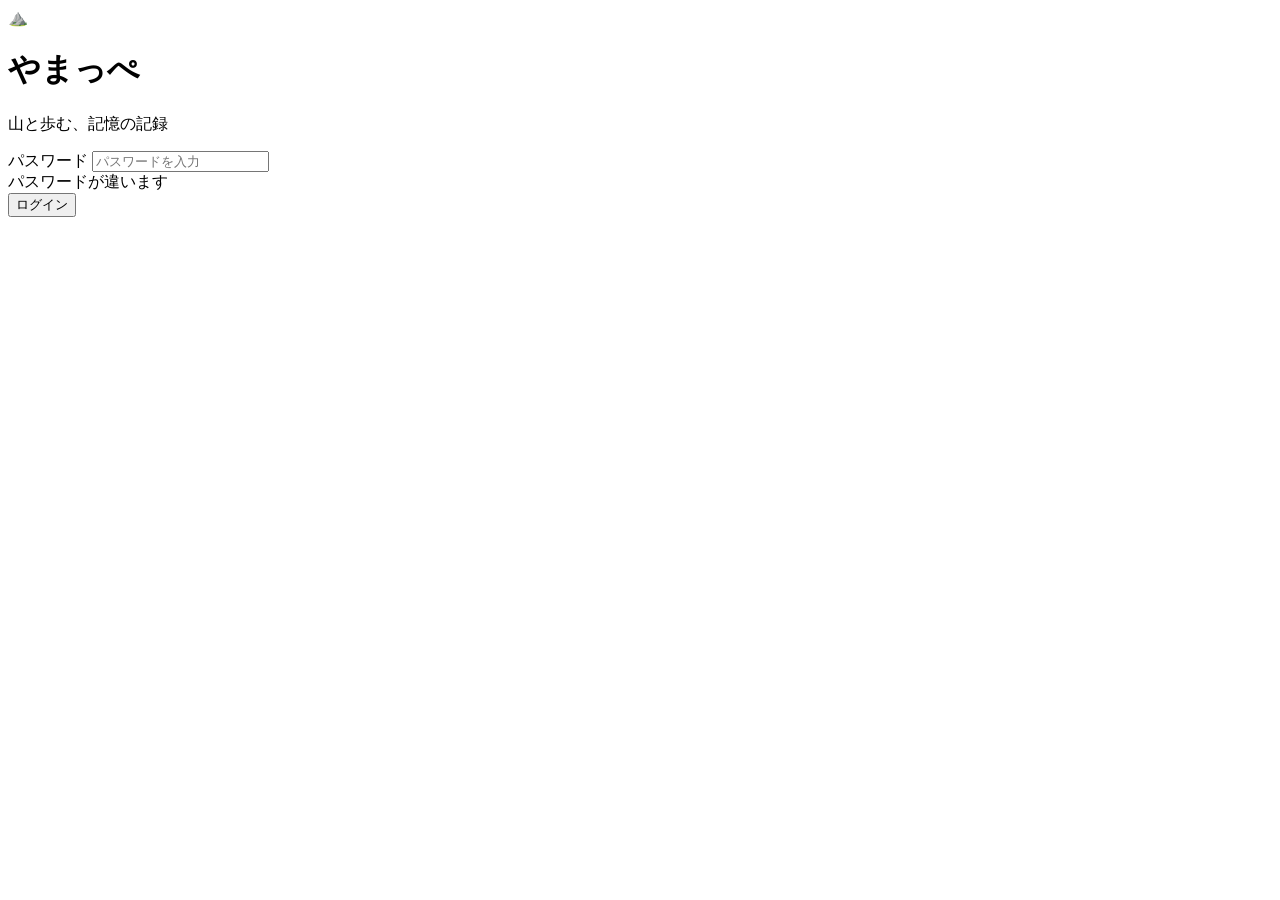
==== index.html @ 3a95600c "Add files via upload" ====
<!DOCTYPE html>
<html lang="ja">
<head>
  <meta charset="UTF-8">
  <meta name="viewport" content="width=device-width, initial-scale=1.0">
  <title>やまっぺ - ログイン</title>
  <link rel="stylesheet" href="css/style.css">
  <link href="https://fonts.googleapis.com/css2?family=Zen+Kurenaido&family=Noto+Serif+JP:wght@300;400;600&family=Shippori+Mincho:wght@400;600&display=swap" rel="stylesheet">
</head>
<body class="login-page">
  <div class="mountain-bg">
    <div class="peak peak1"></div>
    <div class="peak peak2"></div>
    <div class="peak peak3"></div>
    <div class="stars"></div>
  </div>

  <div class="login-container">
    <div class="login-box">
      <div class="logo-area">
        <div class="logo-icon">⛰️</div>
        <h1 class="site-title">やまっぺ</h1>
        <p class="site-subtitle">山と歩む、記憶の記録</p>
      </div>
      <form class="login-form" onsubmit="handleLogin(event)">
        <div class="form-group">
          <label for="password">パスワード</label>
          <input type="password" id="password" placeholder="パスワードを入力" autocomplete="current-password">
        </div>
        <div class="error-msg" id="errorMsg">パスワードが違います</div>
        <button type="submit" class="btn-login">ログイン</button>
      </form>
    </div>
  </div>

  <script>
    // パスワードはここで変更できます（例: "yamanokami123"）
    const SITE_PASSWORD = "yamanokami123";

    function handleLogin(e) {
      e.preventDefault();
      const pw = document.getElementById('password').value;
      const err = document.getElementById('errorMsg');
      if (pw === SITE_PASSWORD) {
        sessionStorage.setItem('yamapper_auth', 'true');
        window.location.href = 'home.html';
      } else {
        err.style.display = 'block';
        document.getElementById('password').value = '';
        document.getElementById('password').focus();
      }
    }

    // すでにログイン済みならホームへ
    if (sessionStorage.getItem('yamapper_auth') === 'true') {
      window.location.href = 'home.html';
    }
  </script>
</body>
</html>
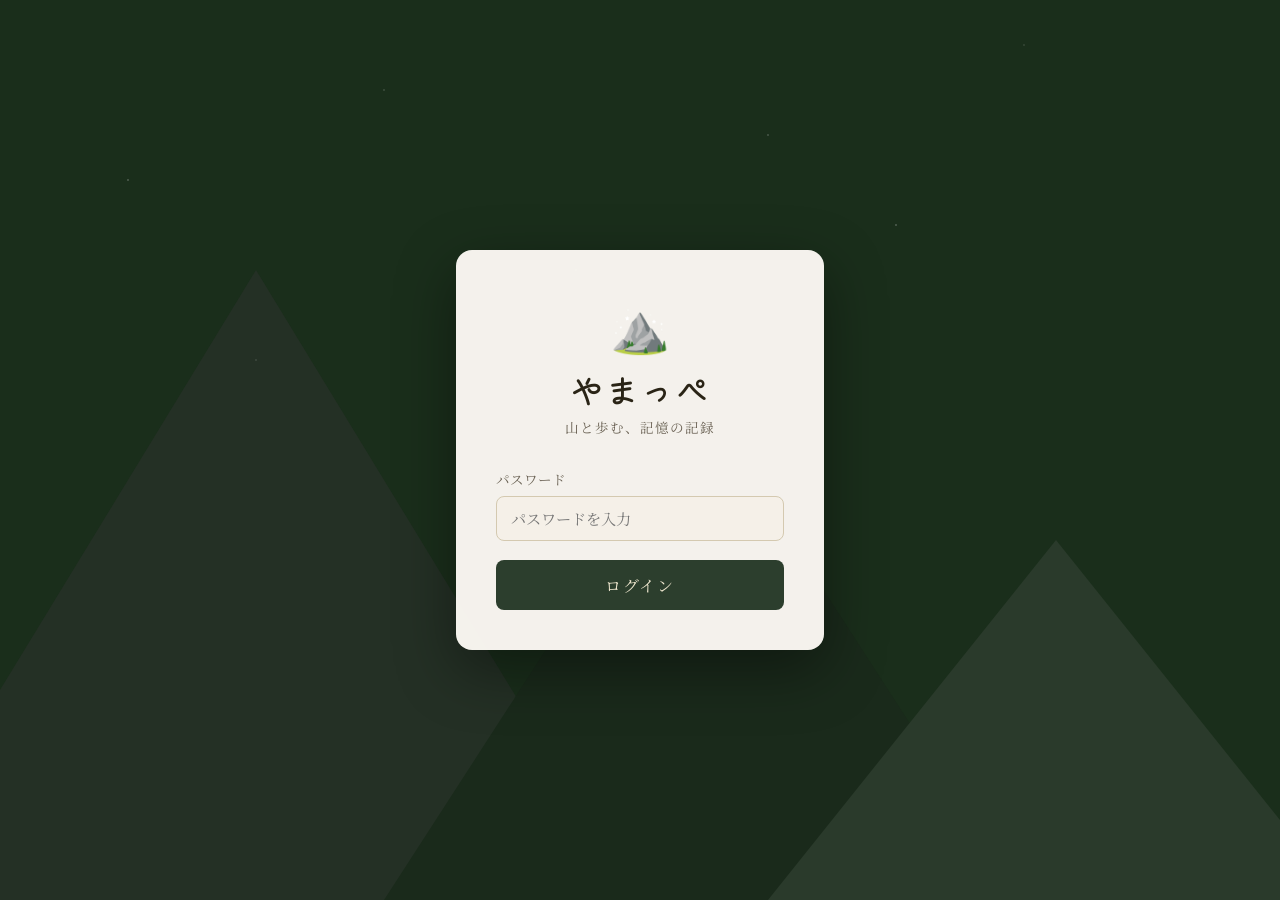
==== commit ba765595: "Add files via upload" ====
--- a/index.html
+++ b/index.html
@@ -2,6 +2,7 @@
 <html lang="ja">
 <head>
   <meta charset="UTF-8">
+  <link rel="icon" href="data:image/svg+xml,<svg xmlns='http://www.w3.org/2000/svg' viewBox='0 0 100 100'><text y='.9em' font-size='90'>⛰️</text></svg>">
   <meta name="viewport" content="width=device-width, initial-scale=1.0">
   <title>やまっぺ - ログイン</title>
   <link rel="stylesheet" href="css/style.css">
--- a/css/style.css
+++ b/css/style.css
@@ -0,0 +1,761 @@
+/* ==============================
+   やまっぺ - スタイルシート
+   テーマ: 山の自然・和風・落ち着いた緑茶色
+============================== */
+
+:root {
+  --col-bg: #F5F0E8;
+  --col-surface: #FDFAF5;
+  --col-nav: #2C3E2D;
+  --col-accent: #4A7C59;
+  --col-accent2: #8B6F47;
+  --col-text: #2A2416;
+  --col-muted: #6B6255;
+  --col-border: #D4C9B0;
+  --col-hero-dark: #1A2E1B;
+  --col-danger: #A05C5C;
+  --font-title: 'Zen Kurenaido', serif;
+  --font-body: 'Noto Serif JP', serif;
+  --font-alt: 'Shippori Mincho', serif;
+}
+
+* { box-sizing: border-box; margin: 0; padding: 0; }
+
+body {
+  font-family: var(--font-body);
+  background: var(--col-bg);
+  color: var(--col-text);
+  min-height: 100vh;
+  display: flex;
+  flex-direction: column;
+}
+
+/* ナビバー */
+.navbar {
+  background: var(--col-nav);
+  padding: 0 2rem;
+  display: flex;
+  align-items: center;
+  justify-content: space-between;
+  height: 60px;
+  position: sticky;
+  top: 0;
+  z-index: 100;
+  box-shadow: 0 2px 12px rgba(0,0,0,0.3);
+}
+
+.nav-logo {
+  color: #F0E8D0;
+  font-family: var(--font-title);
+  font-size: 1.3rem;
+  text-decoration: none;
+  letter-spacing: 0.05em;
+}
+
+.nav-links { display: flex; gap: 1.5rem; }
+.nav-links a {
+  color: #C5BBA8;
+  text-decoration: none;
+  font-size: 0.9rem;
+  transition: color 0.2s;
+  letter-spacing: 0.05em;
+}
+.nav-links a:hover, .nav-links a.active { color: #F0E8D0; }
+.nav-links a.active { border-bottom: 2px solid var(--col-accent); padding-bottom: 2px; }
+
+/* ====== ログインページ ====== */
+.login-page { background: var(--col-hero-dark); display: flex; align-items: center; justify-content: center; min-height: 100vh; }
+
+.mountain-bg {
+  position: fixed; inset: 0; overflow: hidden; z-index: 0;
+}
+.peak {
+  position: absolute; bottom: 0;
+  clip-path: polygon(50% 0%, 0% 100%, 100% 100%);
+}
+.peak1 { width: 60vw; height: 70vh; left: -10vw; background: #243025; }
+.peak2 { width: 50vw; height: 55vh; left: 30vw; background: #1A2A1B; }
+.peak3 { width: 45vw; height: 40vh; left: 60vw; background: #2A3A2B; }
+.stars {
+  position: absolute; inset: 0;
+  background-image: radial-gradient(1px 1px at 10% 20%, rgba(255,255,255,0.6) 0%, transparent 100%),
+    radial-gradient(1px 1px at 30% 10%, rgba(255,255,255,0.4) 0%, transparent 100%),
+    radial-gradient(1px 1px at 60% 15%, rgba(255,255,255,0.5) 0%, transparent 100%),
+    radial-gradient(1px 1px at 80% 5%, rgba(255,255,255,0.3) 0%, transparent 100%),
+    radial-gradient(1px 1px at 45% 30%, rgba(255,255,255,0.4) 0%, transparent 100%),
+    radial-gradient(1px 1px at 70% 25%, rgba(255,255,255,0.6) 0%, transparent 100%),
+    radial-gradient(1px 1px at 20% 40%, rgba(255,255,255,0.3) 0%, transparent 100%);
+}
+
+.login-container { position: relative; z-index: 1; width: 100%; max-width: 400px; padding: 1rem; }
+.login-box {
+  background: rgba(253,250,245,0.96);
+  border-radius: 16px;
+  padding: 2.5rem;
+  box-shadow: 0 20px 60px rgba(0,0,0,0.4);
+}
+.logo-area { text-align: center; margin-bottom: 2rem; }
+.logo-icon { font-size: 3rem; margin-bottom: 0.5rem; }
+.site-title { font-family: var(--font-title); font-size: 2rem; color: var(--col-text); letter-spacing: 0.1em; }
+.site-subtitle { font-size: 0.85rem; color: var(--col-muted); margin-top: 0.3rem; letter-spacing: 0.08em; }
+
+.login-form .form-group { margin-bottom: 1.2rem; }
+.login-form label { display: block; font-size: 0.85rem; color: var(--col-muted); margin-bottom: 0.4rem; }
+.login-form input {
+  width: 100%; padding: 0.75rem 1rem;
+  border: 1.5px solid var(--col-border);
+  border-radius: 8px;
+  font-size: 1rem;
+  background: var(--col-surface);
+  color: var(--col-text);
+  outline: none;
+  transition: border-color 0.2s;
+  font-family: var(--font-body);
+}
+.login-form input:focus { border-color: var(--col-accent); }
+
+.error-msg {
+  display: none;
+  color: var(--col-danger);
+  font-size: 0.85rem;
+  margin-bottom: 0.8rem;
+  text-align: center;
+}
+
+.btn-login {
+  width: 100%; padding: 0.85rem;
+  background: var(--col-nav);
+  color: #F0E8D0;
+  border: none; border-radius: 8px;
+  font-size: 1rem;
+  cursor: pointer;
+  font-family: var(--font-body);
+  letter-spacing: 0.1em;
+  transition: background 0.2s;
+}
+.btn-login:hover { background: var(--col-accent); }
+
+/* ====== ヒーローセクション ====== */
+.hero {
+  position: relative; height: 320px;
+  background: var(--col-hero-dark);
+  overflow: hidden;
+  display: flex; align-items: flex-end; justify-content: center;
+}
+.hero-bg { position: absolute; inset: 0; }
+.hero-peak {
+  position: absolute; bottom: 0;
+  clip-path: polygon(50% 0%, 0% 100%, 100% 100%);
+}
+.hp1 { width: 80%; height: 80%; left: -20%; background: #243025; }
+.hp2 { width: 65%; height: 65%; left: 20%; background: #1A2A1B; }
+.hp3 { width: 55%; height: 50%; left: 50%; background: #2E4030; }
+.hero-content {
+  position: relative; z-index: 1;
+  text-align: center; padding-bottom: 2.5rem; color: #F0E8D0;
+}
+.hero-content h1 { font-family: var(--font-title); font-size: 3rem; letter-spacing: 0.12em; text-shadow: 0 2px 12px rgba(0,0,0,0.5); }
+.hero-content p { font-size: 0.95rem; color: #C5BBA8; margin-top: 0.3rem; letter-spacing: 0.1em; }
+
+/* ページヘッダー */
+.page-header {
+  background: var(--col-nav);
+  color: #F0E8D0;
+  padding: 2.5rem 2rem 2rem;
+  text-align: center;
+}
+.page-header h1 { font-family: var(--font-title); font-size: 1.8rem; letter-spacing: 0.1em; }
+.page-header p { color: #C5BBA8; margin-top: 0.4rem; font-size: 0.9rem; }
+
+/* アルバムヘッダー */
+.album-header {
+  padding: 2rem;
+  color: #fff;
+  transition: background 0.3s;
+}
+.back-link { color: rgba(255,255,255,0.8); text-decoration: none; font-size: 0.9rem; }
+.back-link:hover { color: #fff; }
+.album-title-area { display: flex; align-items: center; gap: 1rem; margin: 1rem 0 0.5rem; }
+.album-emoji-big { font-size: 2.5rem; }
+.album-title-area h1 { font-family: var(--font-title); font-size: 2rem; color: #fff; text-shadow: 0 1px 4px rgba(0,0,0,0.3); }
+.album-title-area p { color: rgba(255,255,255,0.85); font-size: 0.9rem; }
+.album-desc-text { color: rgba(255,255,255,0.8); font-size: 0.95rem; max-width: 600px; }
+
+/* ====== メインコンテンツ ====== */
+.main-content { flex: 1; max-width: 1100px; margin: 0 auto; padding: 2rem; width: 100%; }
+
+.section { margin-bottom: 3rem; }
+.section-title {
+  font-family: var(--font-alt);
+  font-size: 1.3rem;
+  color: var(--col-text);
+  border-left: 4px solid var(--col-accent);
+  padding-left: 0.8rem;
+  margin-bottom: 1.5rem;
+  letter-spacing: 0.05em;
+}
+
+.toolbar { margin-bottom: 1.5rem; }
+
+/* カードグリッド */
+.cards-grid {
+  display: grid;
+  grid-template-columns: repeat(auto-fill, minmax(260px, 1fr));
+  gap: 1.5rem;
+}
+
+.card {
+  background: var(--col-surface);
+  border-radius: 12px;
+  overflow: hidden;
+  border: 1px solid var(--col-border);
+  text-decoration: none;
+  color: inherit;
+  transition: transform 0.2s, box-shadow 0.2s;
+  display: flex;
+  flex-direction: column;
+}
+.card:hover { transform: translateY(-4px); box-shadow: 0 8px 24px rgba(0,0,0,0.12); }
+
+.card-img {
+  height: 140px;
+  display: flex; align-items: center; justify-content: center;
+}
+.card-emoji { font-size: 3rem; }
+
+.card-body { padding: 1rem 1.2rem; flex: 1; }
+.card-body h3 { font-family: var(--font-alt); font-size: 1.1rem; margin-bottom: 0.3rem; }
+.card-date { font-size: 0.8rem; color: var(--col-muted); margin-bottom: 0.4rem; }
+.card-desc { font-size: 0.85rem; color: var(--col-muted); line-height: 1.5; margin-bottom: 0.6rem; overflow: hidden; display: -webkit-box; -webkit-line-clamp: 2; -webkit-box-orient: vertical; }
+.card-tag { background: var(--col-accent); color: #fff; font-size: 0.75rem; padding: 2px 8px; border-radius: 12px; }
+
+.card-footer {
+  padding: 0.6rem 1.2rem;
+  border-top: 1px solid var(--col-border);
+  display: flex; justify-content: space-between; align-items: center;
+  font-size: 0.85rem; color: var(--col-muted);
+}
+
+/* 統計 */
+.stats-section { background: var(--col-surface); border-radius: 12px; padding: 1.5rem; border: 1px solid var(--col-border); }
+.stats-grid { display: grid; grid-template-columns: repeat(3, 1fr); gap: 1rem; }
+.stat-card { text-align: center; padding: 1rem; }
+.stat-num { display: block; font-size: 2.5rem; font-family: var(--font-title); color: var(--col-accent); }
+.stat-label { font-size: 0.85rem; color: var(--col-muted); }
+
+/* コメントプレビュー */
+.comment-preview-item {
+  display: flex; align-items: baseline; gap: 0.8rem;
+  padding: 0.6rem 0; border-bottom: 1px solid var(--col-border);
+  font-size: 0.9rem;
+}
+.comment-author { font-weight: 600; color: var(--col-accent2); white-space: nowrap; }
+.comment-text { flex: 1; color: var(--col-muted); overflow: hidden; text-overflow: ellipsis; white-space: nowrap; }
+.comment-date { font-size: 0.75rem; color: var(--col-muted); white-space: nowrap; }
+
+/* フォトグリッド */
+.photo-grid {
+  display: grid;
+  grid-template-columns: repeat(auto-fill, minmax(200px, 1fr));
+  gap: 0.8rem;
+}
+.photo-item {
+  aspect-ratio: 1;
+  border-radius: 8px;
+  overflow: hidden;
+  position: relative;
+  cursor: pointer;
+  background: var(--col-border);
+}
+.photo-item img { width: 100%; height: 100%; object-fit: cover; display: block; transition: transform 0.3s; }
+.photo-item:hover img { transform: scale(1.05); }
+.photo-overlay {
+  position: absolute; inset: 0;
+  background: rgba(0,0,0,0); transition: background 0.2s;
+  display: flex; align-items: flex-end; justify-content: space-between;
+  padding: 0.5rem;
+  opacity: 0; transition: opacity 0.2s;
+}
+.photo-item:hover .photo-overlay { opacity: 1; background: rgba(0,0,0,0.35); }
+.photo-overlay span { color: #fff; font-size: 0.8rem; text-shadow: 0 1px 3px rgba(0,0,0,0.5); }
+
+/* ライトボックス */
+.lightbox {
+  position: fixed; inset: 0; z-index: 200;
+  background: rgba(0,0,0,0.92);
+  display: flex; align-items: center; justify-content: center;
+}
+.lightbox img { max-width: 85vw; max-height: 80vh; border-radius: 6px; object-fit: contain; }
+.lb-close { position: absolute; top: 1rem; right: 1.5rem; background: none; border: none; color: #fff; font-size: 1.8rem; cursor: pointer; }
+.lb-prev, .lb-next {
+  position: absolute; top: 50%; transform: translateY(-50%);
+  background: rgba(255,255,255,0.15); border: none;
+  color: #fff; font-size: 2.5rem; cursor: pointer; padding: 0.5rem 1rem;
+  border-radius: 4px; transition: background 0.2s;
+}
+.lb-prev { left: 1rem; }
+.lb-next { right: 1rem; }
+.lb-prev:hover, .lb-next:hover { background: rgba(255,255,255,0.3); }
+.lb-caption { position: absolute; bottom: 1.5rem; color: rgba(255,255,255,0.7); font-size: 0.9rem; text-align: center; }
+
+/* コメントページ */
+.comment-form-card {
+  background: var(--col-surface);
+  border: 1px solid var(--col-border);
+  border-radius: 12px;
+  padding: 1.8rem;
+  margin-bottom: 2rem;
+}
+.comment-form-card h2 { font-family: var(--font-alt); margin-bottom: 1.2rem; font-size: 1.1rem; }
+
+.comments-list { display: flex; flex-direction: column; gap: 1rem; }
+
+.comment-card {
+  background: var(--col-surface);
+  border: 1px solid var(--col-border);
+  border-radius: 10px;
+  padding: 1.2rem;
+}
+.comment-header {
+  display: flex; align-items: center; gap: 0.8rem;
+  margin-bottom: 0.8rem;
+}
+.comment-avatar {
+  width: 36px; height: 36px; border-radius: 50%;
+  background: var(--col-accent);
+  color: #fff; font-weight: 600;
+  display: flex; align-items: center; justify-content: center;
+  font-size: 1rem; flex-shrink: 0;
+}
+.comment-header > div { flex: 1; }
+.comment-header strong { font-size: 0.95rem; }
+.comment-date { font-size: 0.75rem; color: var(--col-muted); display: block; margin-top: 1px; }
+.comment-body { font-size: 0.95rem; line-height: 1.7; color: var(--col-text); }
+
+/* フォーム共通 */
+.form-group { margin-bottom: 1rem; }
+.form-group label { display: block; font-size: 0.85rem; color: var(--col-muted); margin-bottom: 0.4rem; }
+.form-group input, .form-group textarea, .form-group select {
+  width: 100%; padding: 0.7rem 0.9rem;
+  border: 1.5px solid var(--col-border);
+  border-radius: 8px; font-size: 0.95rem;
+  background: var(--col-bg); color: var(--col-text);
+  font-family: var(--font-body); outline: none;
+  transition: border-color 0.2s;
+}
+.form-group input:focus, .form-group textarea:focus { border-color: var(--col-accent); }
+
+/* ボタン */
+.btn-primary {
+  background: var(--col-nav); color: #F0E8D0;
+  border: none; border-radius: 8px;
+  padding: 0.65rem 1.4rem;
+  font-size: 0.9rem; cursor: pointer;
+  font-family: var(--font-body); letter-spacing: 0.05em;
+  transition: background 0.2s;
+}
+.btn-primary:hover { background: var(--col-accent); }
+
+.btn-outline {
+  border: 1.5px solid var(--col-nav); color: var(--col-nav);
+  border-radius: 8px; padding: 0.65rem 1.4rem;
+  font-size: 0.9rem; cursor: pointer; background: transparent;
+  font-family: var(--font-body); letter-spacing: 0.05em;
+  text-decoration: none; display: inline-block;
+  transition: all 0.2s;
+}
+.btn-outline:hover { background: var(--col-nav); color: #F0E8D0; }
+
+.btn-danger-sm {
+  background: none; border: 1px solid var(--col-danger);
+  color: var(--col-danger); border-radius: 6px;
+  padding: 0.3rem 0.7rem; font-size: 0.8rem;
+  cursor: pointer; transition: all 0.2s;
+}
+.btn-danger-sm:hover { background: var(--col-danger); color: #fff; }
+
+.btn-del-photo {
+  background: rgba(0,0,0,0.4); border: none;
+  color: #fff; border-radius: 50%;
+  width: 24px; height: 24px; cursor: pointer;
+  font-size: 0.8rem; line-height: 1;
+}
+
+/* 絵文字ピッカー */
+.emoji-picker { display: flex; gap: 0.5rem; flex-wrap: wrap; margin-top: 0.4rem; }
+.ep-item {
+  font-size: 1.5rem; cursor: pointer; border: 2px solid transparent;
+  border-radius: 8px; padding: 4px 6px; transition: border-color 0.15s;
+}
+.ep-item:hover { border-color: var(--col-border); }
+.ep-item.selected { border-color: var(--col-accent); background: rgba(74,124,89,0.08); }
+
+/* モーダル */
+.modal-overlay {
+  position: fixed; inset: 0; z-index: 150;
+  background: rgba(0,0,0,0.5);
+  display: flex; align-items: center; justify-content: center;
+  padding: 1rem;
+}
+.modal {
+  background: var(--col-surface);
+  border-radius: 16px; padding: 2rem;
+  width: 100%; max-width: 480px;
+  max-height: 90vh; overflow-y: auto;
+  box-shadow: 0 16px 48px rgba(0,0,0,0.3);
+}
+.modal h2 { font-family: var(--font-alt); margin-bottom: 1.4rem; }
+.modal-actions { display: flex; gap: 0.8rem; justify-content: flex-end; margin-top: 1.2rem; }
+
+/* ユーティリティ */
+.center-btn { text-align: center; margin-top: 1.5rem; }
+.empty-msg { color: var(--col-muted); font-size: 0.95rem; padding: 2rem; text-align: center; width: 100%; }
+.empty-msg a { color: var(--col-accent); }
+
+.photo-count { font-size: 0.85rem; }
+
+/* フッター */
+.footer {
+  background: var(--col-nav); color: #C5BBA8;
+  text-align: center; padding: 1.2rem;
+  font-size: 0.85rem; margin-top: auto;
+  letter-spacing: 0.05em;
+}
+
+/* レスポンシブ */
+@media (max-width: 600px) {
+  .navbar { padding: 0 1rem; }
+  .nav-links { gap: 0.8rem; }
+  .main-content { padding: 1.2rem; }
+  .cards-grid { grid-template-columns: 1fr; }
+  .stats-grid { grid-template-columns: repeat(3,1fr); }
+  .hero-content h1 { font-size: 2rem; }
+  .photo-grid { grid-template-columns: repeat(2, 1fr); }
+}
+
+/* ====== Cloudinary アップロード進捗 ====== */
+.upload-status {
+  font-size: 0.85rem;
+  color: var(--col-muted);
+  margin-left: 1rem;
+  vertical-align: middle;
+}
+
+.progress-wrap {
+  background: var(--col-border);
+  border-radius: 8px;
+  height: 8px;
+  margin-bottom: 1.2rem;
+  overflow: hidden;
+  position: relative;
+}
+
+.progress-bar {
+  height: 100%;
+  background: var(--col-accent);
+  border-radius: 8px;
+  width: 0%;
+  transition: width 0.3s ease;
+}
+
+.progress-wrap span {
+  position: absolute;
+  top: 12px;
+  left: 0;
+  font-size: 0.8rem;
+  color: var(--col-muted);
+}
+
+/* ====== ドラッグ＆ドロップエリア ====== */
+.drop-zone {
+  border: 2.5px dashed var(--col-accent);
+  border-radius: 12px;
+  padding: 2.5rem 1rem;
+  text-align: center;
+  cursor: pointer;
+  margin-bottom: 1.5rem;
+  background: rgba(74,124,89,0.04);
+  transition: background 0.2s, border-color 0.2s;
+}
+
+.drop-zone:hover {
+  background: rgba(74,124,89,0.08);
+}
+
+.drop-zone.drag-over {
+  background: rgba(74,124,89,0.15);
+  border-color: var(--col-nav);
+  border-style: solid;
+}
+
+.drop-icon { font-size: 2.5rem; display: block; margin-bottom: 0.6rem; }
+.drop-main { font-size: 1rem; color: var(--col-text); margin-bottom: 0.3rem; }
+.drop-sub  { font-size: 0.85rem; color: var(--col-muted); }
+
+/* ====== 写真コメントバッジ ====== */
+.photo-comment-badge {
+  background: rgba(0,0,0,0.55);
+  color: #fff;
+  font-size: 0.8rem;
+  padding: 2px 8px;
+  border-radius: 12px;
+}
+
+/* ====== ライトボックス（コメントパネル付き） ====== */
+.lb-main {
+  display: flex;
+  align-items: flex-start;
+  gap: 1rem;
+  max-width: 90vw;
+  max-height: 80vh;
+}
+
+.lb-main img {
+  max-width: 60vw;
+  max-height: 75vh;
+  border-radius: 6px;
+  object-fit: contain;
+  flex-shrink: 0;
+}
+
+.lb-comment-panel {
+  width: 280px;
+  background: rgba(255,255,255,0.95);
+  border-radius: 10px;
+  padding: 1rem;
+  display: flex;
+  flex-direction: column;
+  max-height: 75vh;
+  color: var(--col-text);
+}
+
+.lb-comment-title {
+  font-size: 0.95rem;
+  margin-bottom: 0.8rem;
+  color: var(--col-text);
+  font-family: var(--font-alt);
+}
+
+.lb-comments {
+  flex: 1;
+  overflow-y: auto;
+  margin-bottom: 0.8rem;
+}
+
+.lb-no-comment {
+  font-size: 0.85rem;
+  color: var(--col-muted);
+  text-align: center;
+  padding: 1rem 0;
+}
+
+.lb-comment-item {
+  display: flex;
+  gap: 0.5rem;
+  margin-bottom: 0.8rem;
+  align-items: flex-start;
+}
+
+.lb-comment-avatar {
+  width: 28px; height: 28px;
+  background: var(--col-accent);
+  color: #fff;
+  border-radius: 50%;
+  display: flex; align-items: center; justify-content: center;
+  font-size: 0.8rem; font-weight: 600;
+  flex-shrink: 0;
+}
+
+.lb-comment-body {
+  flex: 1;
+  font-size: 0.82rem;
+}
+
+.lb-comment-body strong { display: block; font-size: 0.85rem; }
+.lb-comment-date { font-size: 0.72rem; color: var(--col-muted); }
+.lb-comment-body p { margin-top: 0.2rem; line-height: 1.5; }
+
+.btn-del-comment {
+  background: none; border: none;
+  color: var(--col-muted); cursor: pointer;
+  font-size: 0.75rem; padding: 2px 4px;
+  flex-shrink: 0;
+}
+.btn-del-comment:hover { color: var(--col-danger); }
+
+.lb-comment-form {
+  border-top: 1px solid var(--col-border);
+  padding-top: 0.8rem;
+  display: flex;
+  flex-direction: column;
+  gap: 0.4rem;
+}
+
+.lb-comment-form input,
+.lb-comment-form textarea {
+  width: 100%;
+  padding: 0.4rem 0.6rem;
+  border: 1px solid var(--col-border);
+  border-radius: 6px;
+  font-size: 0.85rem;
+  font-family: var(--font-body);
+  outline: none;
+  resize: none;
+}
+
+.lb-comment-form input:focus,
+.lb-comment-form textarea:focus { border-color: var(--col-accent); }
+
+.lb-comment-form .btn-primary {
+  padding: 0.4rem;
+  font-size: 0.85rem;
+}
+
+/* ライトボックス全体を横並びに対応 */
+.lightbox {
+  flex-direction: column;
+  gap: 0.5rem;
+}
+
+@media (max-width: 700px) {
+  .lb-main { flex-direction: column; max-width: 95vw; }
+  .lb-main img { max-width: 95vw; max-height: 45vh; }
+  .lb-comment-panel { width: 100%; max-height: 35vh; }
+}
+
+/* ====== アルバム編集 ====== */
+.btn-outline-sm {
+  border: 1px solid var(--col-accent);
+  color: var(--col-accent);
+  border-radius: 6px;
+  padding: 0.3rem 0.7rem;
+  font-size: 0.8rem;
+  cursor: pointer;
+  background: transparent;
+  transition: all 0.2s;
+}
+.btn-outline-sm:hover { background: var(--col-accent); color: #fff; }
+
+.cover-upload-area {
+  cursor: pointer;
+  border-radius: 8px;
+  overflow: hidden;
+  border: 1.5px dashed var(--col-border);
+}
+
+.cover-preview {
+  height: 120px;
+  display: flex;
+  align-items: center;
+  justify-content: center;
+  background: var(--col-bg);
+  color: var(--col-muted);
+  font-size: 0.9rem;
+  background-size: cover;
+  background-position: center;
+}
+
+.form-hint {
+  font-size: 0.78rem;
+  color: var(--col-muted);
+  margin-top: 0.3rem;
+}
+
+/* カバー画像D&Dハイライト */
+.cover-upload-area.drag-over {
+  border-color: var(--col-accent);
+  border-style: solid;
+  background: rgba(74,124,89,0.08);
+}
+
+/* バージョン表示 */
+.nav-version {
+  font-size: 0.65rem;
+  color: rgba(197,187,168,0.7);
+  margin-left: 0.4rem;
+  vertical-align: middle;
+  letter-spacing: 0.03em;
+}
+
+/* ====== 動画サムネイル ====== */
+.video-item { position: relative; }
+
+.video-thumb {
+  width: 100%; height: 100%;
+  object-fit: cover;
+  display: block;
+  border-radius: 8px;
+}
+
+.video-play-icon {
+  position: absolute;
+  top: 50%; left: 50%;
+  transform: translate(-50%, -50%);
+  background: rgba(0,0,0,0.55);
+  color: #fff;
+  font-size: 1.8rem;
+  width: 52px; height: 52px;
+  border-radius: 50%;
+  display: flex; align-items: center; justify-content: center;
+  pointer-events: none;
+  transition: background 0.2s;
+}
+
+.video-item:hover .video-play-icon {
+  background: rgba(74,124,89,0.8);
+}
+
+/* ====== 動画圧縮オプションバー ====== */
+.video-option-bar {
+  margin: 0.8rem 0 1.2rem;
+  padding: 0.8rem 1rem;
+  background: var(--col-surface);
+  border: 1px solid var(--col-border);
+  border-radius: 8px;
+}
+
+.compress-toggle {
+  display: flex;
+  align-items: center;
+  gap: 0.5rem;
+  cursor: pointer;
+  font-size: 0.9rem;
+  font-weight: 600;
+  color: var(--col-text);
+  margin-bottom: 0.4rem;
+}
+
+.compress-toggle input[type="checkbox"] {
+  width: 16px; height: 16px;
+  accent-color: var(--col-accent);
+  cursor: pointer;
+}
+
+.compress-hint {
+  font-size: 0.78rem;
+  color: var(--col-muted);
+  line-height: 1.5;
+  margin-left: 1.5rem;
+}
+
+/* 記録欄4列対応 */
+.stats-grid {
+  grid-template-columns: repeat(4, 1fr) !important;
+}
+
+@media (max-width: 600px) {
+  .stats-grid {
+    grid-template-columns: repeat(2, 1fr) !important;
+  }
+}
+
+/* 記録欄5列対応 */
+.stats-grid {
+  grid-template-columns: repeat(5, 1fr) !important;
+}
+
+@media (max-width: 700px) {
+  .stats-grid {
+    grid-template-columns: repeat(2, 1fr) !important;
+  }
+}
